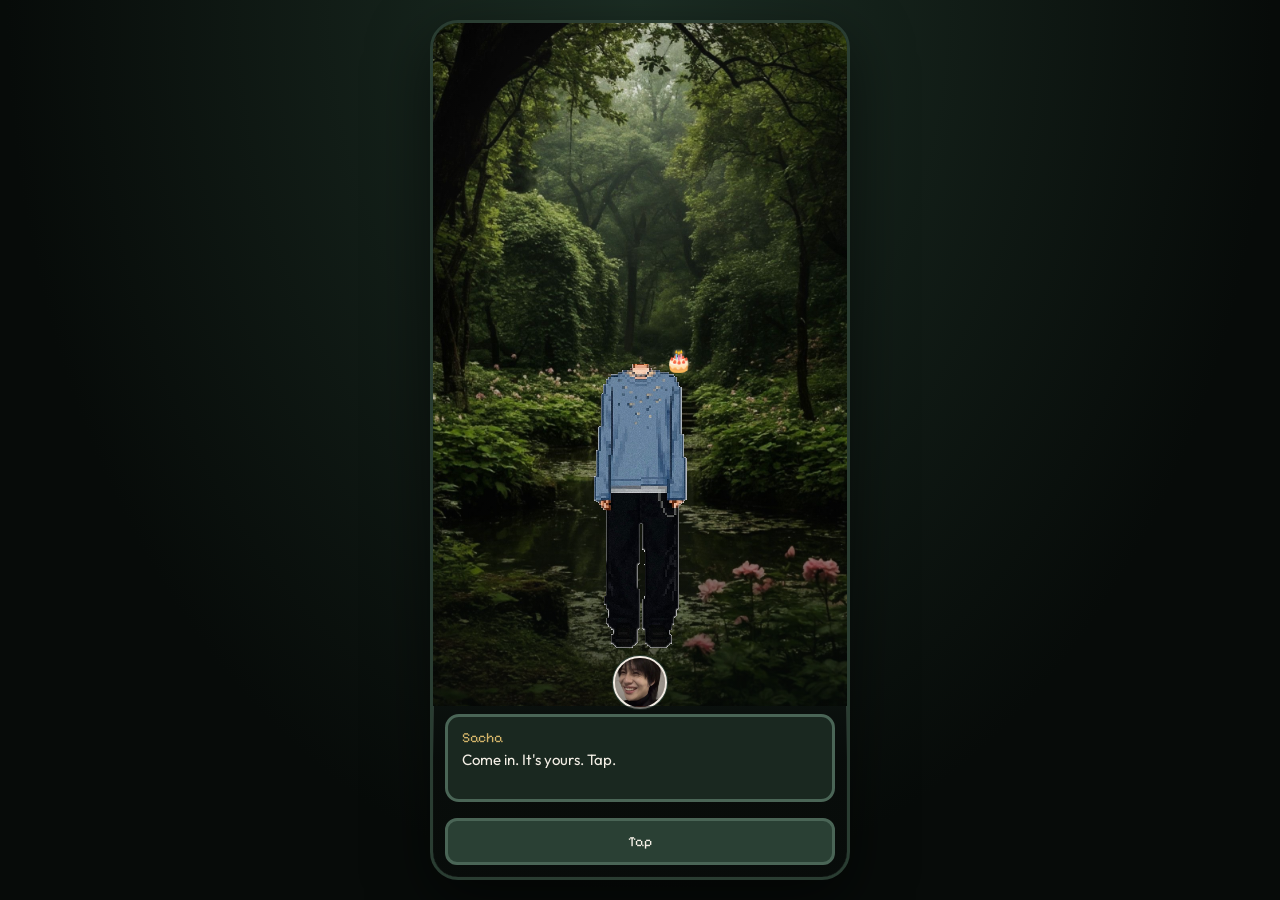
==== index.html @ fef810c6 "cute" ====
<!DOCTYPE html>
<html lang="en">
<head>
  <meta charset="UTF-8" />
  <meta name="viewport" content="width=device-width, initial-scale=1, viewport-fit=cover, maximum-scale=1" />
  <meta name="theme-color" content="#142018" />
  <meta name="apple-mobile-web-app-capable" content="yes" />
  <meta name="mobile-web-app-capable" content="yes" />
  <meta name="apple-mobile-web-app-status-bar-style" content="black-translucent" />
  <title>Zenon's Little World</title>
  <link rel="preconnect" href="https://fonts.googleapis.com" />
  <link rel="preconnect" href="https://fonts.gstatic.com" crossorigin />
  <link href="https://fonts.googleapis.com/css2?family=Pixelify+Sans:wght@400;700&family=Outfit:wght@400;600;700&display=swap" rel="stylesheet" />
  <link rel="stylesheet" href="css/style.css?v=13" />
</head>
<body>
  <div id="app">
    <div id="phone" class="phone">
      <!-- meters -->
      <header id="hud" class="hud hidden">
        <div class="meter">
          <span class="meter-label">Battery</span>
          <div class="meter-bar"><div id="battery-fill" class="meter-fill battery"></div></div>
          <span id="battery-pct" class="meter-pct">0%</span>
        </div>
        <div class="mood-chip">
          <span>Sacha</span>
          <span id="mood-emoji" class="mood-emoji">♡</span>
        </div>
      </header>

      <!-- scene stage -->
      <main id="stage" class="stage">
        <div id="bg" class="bg" style="background-image:url('assets/bg/party.jpeg')"></div>
        <div id="confetti" class="confetti hidden" aria-hidden="true"></div>
        <div id="actors" class="actors">
          <div class="chibi sacha">
            <img class="body-sprite" alt="" src="assets/bodies/sacha.png?v=2" />
            <img class="face" alt="sacha" src="assets/faces/sacha/happysacha.jpeg" />
            <span class="emoji-tag">🎂</span>
          </div>
        </div>
        <div id="emoji-pop" class="emoji-pop" aria-hidden="true"></div>
        <div id="hotspots" class="hotspots"></div>
      </main>

      <!-- dialogue -->
      <section id="dialogue" class="dialogue">
        <div class="bubble-wrap">
          <p id="speaker" class="speaker">Sacha</p>
          <p id="bubble-text" class="bubble-text">Come in. It's yours. Tap.</p>
        </div>
        <div id="choices" class="choices"></div>
        <button id="btn-next" class="btn-next" type="button">Tap</button>
      </section>

      <!-- action dock -->
      <nav id="dock" class="dock hidden">
        <button type="button" data-action="kiss">💋 Kiss</button>
        <button type="button" data-action="feed">🐱 Feed</button>
        <button type="button" data-action="chomp">🦷 Chomp</button>
        <button type="button" data-action="challenges">✦ Go</button>
      </nav>

      <!-- modal overlays -->
      <div id="modal" class="modal hidden" role="dialog" aria-modal="true">
        <div class="modal-card">
          <h2 id="modal-title"></h2>
          <div id="modal-body"></div>
          <div id="modal-actions" class="modal-actions"></div>
        </div>
      </div>

      <!-- name gate -->
      <div id="name-gate" class="modal hidden">
        <div class="modal-card">
          <h2>What should Sacha call you?</h2>
          <p class="hint">Any nickname — saved for next visits.</p>
          <input id="nickname-input" type="text" maxlength="24" placeholder="e.g. big daddy" autocomplete="off" />
          <div class="modal-actions">
            <button type="button" id="btn-save-name" class="btn primary">Continue</button>
          </div>
        </div>
      </div>

      <!-- flash fx -->
      <div id="fx" class="fx hidden"></div>
    </div>
  </div>

  <script src="js/state.js?v=13"></script>
  <script src="js/audio.js?v=7"></script>
  <script src="js/ui.js?v=13"></script>
  <script src="js/scenes.js?v=13"></script>
  <script src="js/main.js?v=7"></script>
</body>
</html>
---- css/style.css ----
:root {
  --bg: #0e1612;
  --panel: #1a2820;
  --panel-2: #24352b;
  --ink: #f4efe6;
  --muted: #a8b5aa;
  --pearl: #e8e6e1;
  --lily: #7cb389;
  --blush: #e8a0b0;
  --gold: #d4b56a;
  --danger: #c45c6a;
  --app-h: 100svh;
  --phone-w: min(420px, 100vw);
  --phone-h: min(860px, var(--app-h));
  --radius: 18px;
  --safe-top: env(safe-area-inset-top, 0px);
  --safe-bot: env(safe-area-inset-bottom, 0px);
  --font-display: "Pixelify Sans", ui-rounded, system-ui, sans-serif;
  --font-ui: "Outfit", system-ui, sans-serif;
}

* { box-sizing: border-box; }
html, body {
  margin: 0;
  min-height: 100vh;
  min-height: 100svh;
  height: 100%;
  height: var(--app-h, 100svh);
  background: radial-gradient(ellipse at top, #1c2e24, #070b09 70%);
  color: var(--ink);
  font-family: var(--font-ui);
  -webkit-tap-highlight-color: transparent;
  user-select: none;
  overflow: hidden;
  overscroll-behavior: none;
}

#app {
  min-height: 100vh;
  min-height: 100svh;
  height: var(--app-h, 100svh);
  display: grid;
  place-items: center;
  padding: 8px;
}

.phone {
  width: var(--phone-w);
  height: var(--phone-h);
  min-height: 480px;
  max-height: none;
  background: var(--bg);
  border: 3px solid #2a3d32;
  border-radius: 28px;
  overflow: hidden;
  position: relative;
  display: flex;
  flex-direction: column;
  box-shadow:
    0 0 0 1px #5a7464 inset,
    0 20px 60px rgba(0,0,0,.55);
}

.hidden { display: none !important; }

/* HUD */
.hud {
  position: absolute;
  top: 0; left: 0; right: 0;
  z-index: 20;
  display: flex;
  justify-content: space-between;
  align-items: center;
  gap: 8px;
  padding: calc(10px + var(--safe-top)) 12px 10px;
  background: linear-gradient(to bottom, rgba(8,14,10,.92), transparent);
  pointer-events: none;
}
.meter { flex: 1; min-width: 0; }
.meter-label, .meter-pct, .mood-chip {
  font-family: var(--font-display);
  font-size: 12px;
  letter-spacing: .04em;
}
.meter-bar {
  height: 10px;
  background: #0a120e;
  border: 2px solid #3d5648;
  margin: 3px 0;
  image-rendering: pixelated;
}
.meter-fill {
  height: 100%;
  width: 0%;
  transition: width .35s ease;
}
.meter-fill.battery {
  background: linear-gradient(90deg, #6bb08a, #d4b56a 70%, #f0d98a);
}
.mood-chip {
  display: flex;
  align-items: center;
  gap: 6px;
  background: rgba(26,40,32,.9);
  border: 2px solid #4a6556;
  padding: 6px 10px;
  border-radius: 999px;
}
.mood-emoji { font-size: 18px; }

/* Stage */
.stage {
  flex: 1;
  position: relative;
  overflow: visible;
  min-height: 0;
}
.bg {
  position: absolute;
  inset: 0;
  background-color: #142018;
  background-position: center;
  background-size: cover;
  background-repeat: no-repeat;
  image-rendering: auto;
  overflow: hidden;
}
.bg::after {
  content: "";
  position: absolute;
  inset: 0;
  background:
    radial-gradient(circle at 50% 20%, rgba(232,230,225,.08), transparent 45%),
    linear-gradient(to top, rgba(8,12,10,.55), transparent 40%);
  pointer-events: none;
}

.confetti {
  position: absolute;
  inset: 0;
  pointer-events: none;
  z-index: 5;
  overflow: hidden;
}
.confetti span {
  position: absolute;
  top: -12px;
  width: 8px;
  height: 10px;
  animation: fall linear infinite;
  image-rendering: pixelated;
}
@keyframes fall {
  to { transform: translateY(110vh) rotate(360deg); }
}

.actors {
  position: absolute;
  inset: 0;
  z-index: 4;
  display: flex;
  align-items: flex-end;
  justify-content: center;
  padding-top: 64px;
  padding-bottom: 12px;
  gap: 16px;
  pointer-events: none;
}

.chibi {
  position: relative;
  display: flex;
  flex-direction: column;
  align-items: center;
  height: min(54vh, 330px);
  flex-shrink: 0;
  overflow: visible;
}
.chibi.sacha { aspect-ratio: 341 / 1180; }
.chibi.zenon { aspect-ratio: 465 / 1180; }
.chibi.bounce { animation: bounce 0.7s ease infinite; }
.chibi.timeout {
  transform: translateX(-24px) scale(.94);
  transform-origin: center bottom;
  filter: grayscale(.35) brightness(.85);
}
.chibi.drenched { filter: none; }
.chibi.drenched .face {
  filter: sepia(0.65) saturate(1.7) brightness(0.72) contrast(1.05);
  box-shadow:
    0 0 0 2px #2a3d32,
    inset 0 -14px 18px rgba(62, 28, 8, 0.55),
    inset 0 8px 10px rgba(160, 100, 40, 0.2);
}
.chibi.drenched .body-sprite {
  filter: sepia(0.55) saturate(1.4) brightness(0.72);
}
.chibi.drenched::after {
  content: "";
  position: absolute;
  z-index: 3;
  left: 50%;
  top: 2%;
  width: 42%;
  aspect-ratio: 1;
  transform: translateX(-50%);
  border-radius: 50%;
  pointer-events: none;
  background:
    radial-gradient(circle at 35% 25%, rgba(255, 210, 150, 0.28), transparent 38%),
    linear-gradient(180deg, rgba(90, 48, 18, 0.12) 20%, rgba(55, 26, 8, 0.5) 100%);
}
.chibi.drenched::before {
  content: "";
  position: absolute;
  z-index: 4;
  left: 46%;
  top: 22%;
  width: 7px;
  height: 26px;
  border-radius: 8px;
  pointer-events: none;
  background: linear-gradient(#7a4a1c, #3d1e08);
  box-shadow:
    12px 8px 0 0 #5a3010,
    -11px 12px 0 -1px #6b3a14,
    3px 20px 0 -2px #4a250c,
    16px 18px 0 -2px #3d1e08;
  animation: coffee-drip 1.15s ease-in-out infinite;
}
@keyframes coffee-drip {
  0%, 100% { transform: translateY(0); opacity: 1; }
  50% { transform: translateY(8px); opacity: 0.8; }
}
@keyframes bounce {
  0%, 100% { transform: translateY(0); }
  50% { transform: translateY(-10px); }
}

.chibi .body-sprite {
  position: relative;
  z-index: 1;
  width: 100%;
  flex: 1 1 auto;
  min-height: 0;
  object-fit: contain;
  object-position: top center;
  image-rendering: pixelated;
  pointer-events: none;
}
.chibi .face {
  position: relative;
  z-index: 2;
  flex: 0 0 auto;
  border-radius: 50%;
  border: 2px solid #f2ebe3;
  box-shadow: 0 0 0 1px #2a3d32;
  object-fit: cover;
  object-position: center 18%;
  background: #c9b8a6;
  image-rendering: auto;
  aspect-ratio: 1;
  height: auto;
}
.chibi.sacha .face {
  width: 56%;
  margin-bottom: -16%;
}
.chibi.zenon .face {
  width: 44%;
  margin-bottom: -12%;
}
.chibi .halo-wear {
  position: absolute;
  z-index: 0;
  left: 50%;
  top: -14%;
  width: 168%;
  transform: translateX(-50%);
  object-fit: contain;
  pointer-events: none;
  image-rendering: pixelated;
  filter: drop-shadow(0 4px 0 rgba(10, 16, 12, .35));
}
.chibi.halo-on .halo-wear {
  animation: halo-settle .45s ease;
}
@keyframes halo-settle {
  from { transform: translateX(-50%) translateY(-18px) scale(.86); opacity: 0; }
  to { transform: translateX(-50%) translateY(0) scale(1); opacity: 1; }
}
.chibi .emoji-tag {
  position: absolute;
  top: -18px;
  right: -4px;
  font-size: 22px;
  animation: pop .4s ease;
}
@keyframes pop {
  from { transform: scale(0); opacity: 0; }
  to { transform: scale(1); opacity: 1; }
}

.cat-sprite {
  position: absolute;
  width: 92px;
  height: 92px;
  object-fit: contain;
  image-rendering: pixelated;
  bottom: 10%;
  left: 2%;
  z-index: 8;
  pointer-events: auto;
  cursor: pointer;
  filter: drop-shadow(0 3px 0 #0a120e) drop-shadow(0 8px 10px rgba(0,0,0,.45));
}
.prop {
  position: absolute;
  image-rendering: pixelated;
  z-index: 8;
  cursor: pointer;
  pointer-events: auto;
}
.prop.spidey { width: 56px; top: 18%; right: 8%; }
.prop.cup { width: 40px; bottom: 10%; right: 3%; }
.prop.halo { width: 56px; top: 16%; left: 42%; }
.prop.shrine {
  width: 110px;
  top: 12%;
  left: 5%;
  border: 3px solid #d4b56a;
  border-radius: 6px;
  box-shadow: 0 0 0 2px #2a3d32, 0 8px 20px rgba(0,0,0,.35);
  object-fit: cover;
  image-rendering: auto;
  aspect-ratio: 3/4;
}

.emoji-pop {
  position: absolute;
  z-index: 15;
  font-size: 42px;
  pointer-events: none;
  opacity: 0;
  transition: opacity .15s, transform .4s;
}
.emoji-pop.show {
  opacity: 1;
  transform: translateY(-40px) scale(1.2);
}

.hotspots { position: absolute; inset: 0; z-index: 6; pointer-events: none; }
.hotspots button {
  pointer-events: auto;
  position: absolute;
  font-family: var(--font-display);
  font-size: 12px;
  background: rgba(20, 32, 24, .85);
  color: var(--pearl);
  border: 2px solid var(--gold);
  padding: 6px 10px;
  border-radius: 8px;
}

/* Dialogue sits in the column so characters stay visible above it */
.dialogue {
  position: relative;
  flex: 0 0 auto;
  z-index: 30;
  padding: 8px 12px calc(12px + var(--safe-bot));
  background: linear-gradient(to top, rgba(8,12,10,.96) 70%, rgba(8,12,10,.55));
}
.phone:has(#dialogue:not(.hidden)) .dock {
  display: none !important;
}
.bubble-wrap {
  background: var(--panel);
  border: 3px solid #4a6556;
  border-radius: 14px;
  padding: 12px 14px 16px;
  min-height: 88px;
  box-shadow: 0 0 0 1px #1a2820 inset;
}
.speaker {
  margin: 0 0 4px;
  font-family: var(--font-display);
  color: var(--gold);
  font-size: 14px;
}
.bubble-text {
  margin: 0;
  font-size: 15px;
  line-height: 1.35;
  color: var(--ink);
}
.choices {
  display: flex;
  flex-direction: column;
  gap: 8px;
  margin-top: 8px;
}
.choices button, .btn-next, .btn, .dock button, .modal-actions button {
  font-family: var(--font-display);
  font-size: 14px;
  border: 3px solid #4a6556;
  background: var(--panel-2);
  color: var(--ink);
  padding: 12px 14px;
  border-radius: 12px;
  cursor: pointer;
  min-height: 44px;
  touch-action: manipulation;
}
.choices button:active, .btn:active, .dock button:active { transform: scale(.98); }
.btn.primary, .choices button.primary {
  background: linear-gradient(180deg, #3d6b52, #2a4a38);
  border-color: var(--gold);
}
.btn-next {
  width: 100%;
  margin-top: 8px;
  background: #2a4034;
}
.btn-next.hidden, .choices:empty + .btn-next { }

/* Dock */
.dock {
  position: relative;
  flex: 0 0 auto;
  z-index: 25;
  display: grid;
  grid-template-columns: repeat(4, 1fr);
  gap: 6px;
  padding: 10px 8px calc(10px + var(--safe-bot));
  background: rgba(10, 16, 12, .94);
  border-top: 3px solid #2a3d32;
}
.dock button { padding: 10px 4px; font-size: 12px; }

/* Modal */
.modal {
  position: absolute;
  inset: 0;
  z-index: 40;
  background: rgba(5, 8, 6, .72);
  display: grid;
  place-items: center;
  padding: calc(18px + var(--safe-top)) 18px calc(18px + var(--safe-bot));
}
.modal-card {
  width: 100%;
  max-width: 340px;
  background: var(--panel);
  border: 3px solid var(--gold);
  border-radius: 16px;
  padding: 18px;
}
.modal-card h2 {
  margin: 0 0 8px;
  font-family: var(--font-display);
  font-size: 22px;
  color: var(--pearl);
}
.hint { color: var(--muted); font-size: 13px; margin: 0 0 12px; }
.modal-card input {
  width: 100%;
  padding: 12px;
  border-radius: 10px;
  border: 3px solid #4a6556;
  background: #0e1612;
  color: var(--ink);
  font-size: 16px;
  font-family: var(--font-ui);
  margin-bottom: 12px;
}
.modal-actions { display: flex; flex-direction: column; gap: 8px; }
.challenge-list { display: flex; flex-direction: column; gap: 8px; margin: 8px 0 12px; }
.challenge-list button { text-align: left; }
.challenge-list button.done { opacity: .55; border-color: var(--lily); }
.challenge-list small { display: block; color: var(--muted); font-family: var(--font-ui); font-size: 12px; font-weight: 400; }

.fx {
  position: absolute;
  inset: 0;
  z-index: 50;
  pointer-events: none;
  display: grid;
  place-items: center;
  font-size: 64px;
  background: rgba(0,0,0,.25);
}
.fx.hearts { color: var(--blush); }
.fx.splash {
  background:
    radial-gradient(circle at 50% 42%, rgba(140, 72, 22, 0.5), transparent 55%),
    rgba(40, 16, 4, 0.28);
  color: #c4a06a;
}

.shrine-view {
  width: 100%;
  border-radius: 10px;
  border: 3px solid var(--gold);
  margin: 8px 0;
  image-rendering: auto;
}

.end-card {
  text-align: center;
}
.end-card h2 { color: var(--blush); }
.end-card p { line-height: 1.4; }

@media (max-height: 700px) {
  .chibi { height: min(48vh, 260px); }
  .bubble-wrap { min-height: 72px; padding: 10px; }
}

/* Real phones: fill the screen, drop the fake device chrome */
@media (max-width: 540px) {
  #app {
    padding: 0;
    place-items: stretch;
    min-height: 100vh;
    min-height: 100svh;
  }
  .phone {
    width: 100%;
    height: 100%;
    min-height: 100vh;
    min-height: 100svh;
    max-height: none;
    border: none;
    border-radius: 0;
    box-shadow: none;
  }
  .chibi { height: min(48vh, 260px); }
  .bubble-wrap { min-height: 0; }
  .cat-sprite {
    width: 58px;
    height: 58px;
    left: 4px;
    bottom: 6%;
  }
  .prop.cup {
    width: 32px;
    right: 4px;
    bottom: 6%;
  }
}
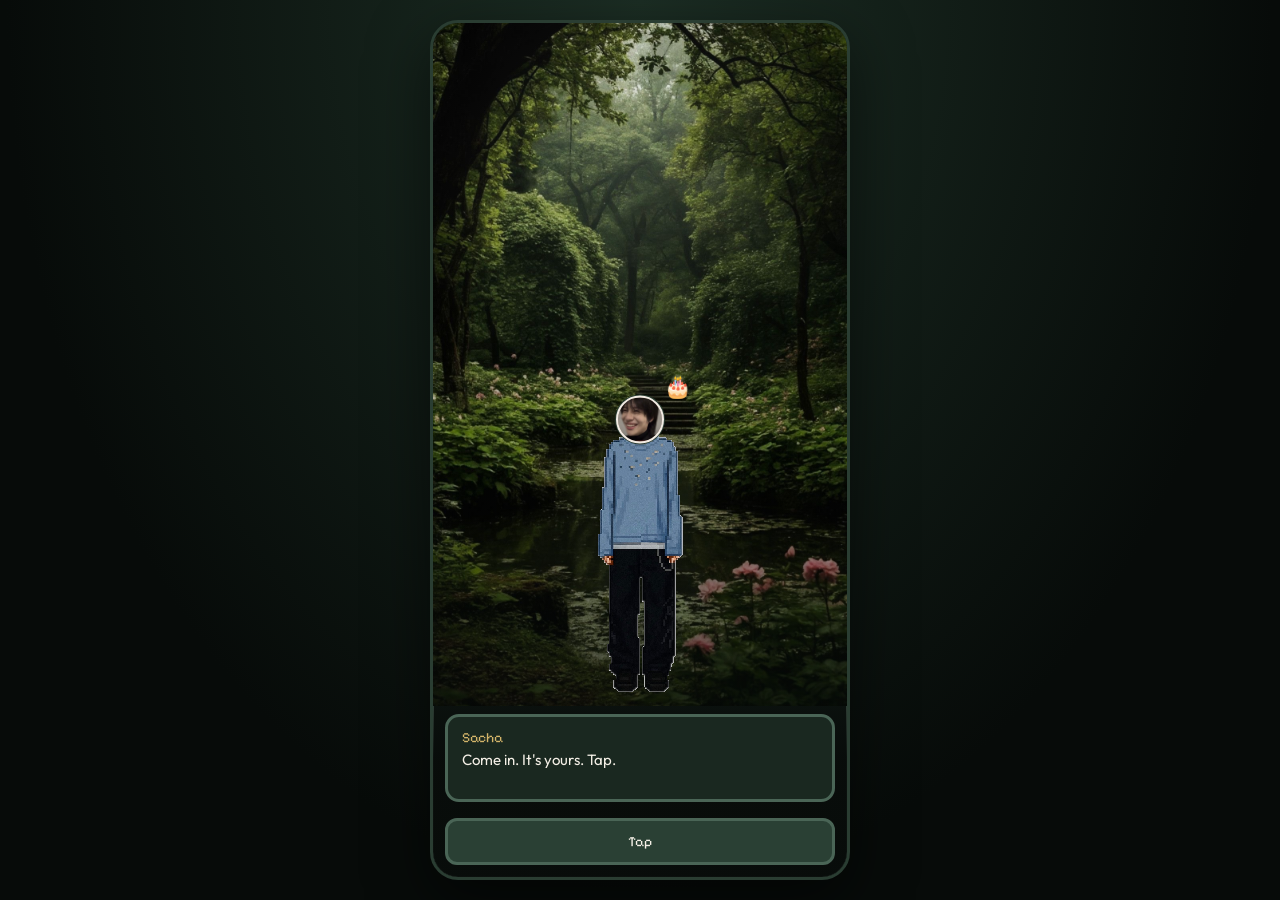
==== commit f66365a4: "size" ====
--- a/index.html
+++ b/index.html
@@ -11,7 +11,7 @@
   <link rel="preconnect" href="https://fonts.googleapis.com" />
   <link rel="preconnect" href="https://fonts.gstatic.com" crossorigin />
   <link href="https://fonts.googleapis.com/css2?family=Pixelify+Sans:wght@400;700&family=Outfit:wght@400;600;700&display=swap" rel="stylesheet" />
-  <link rel="stylesheet" href="css/style.css?v=13" />
+  <link rel="stylesheet" href="css/style.css?v=15" />
 </head>
 <body>
   <div id="app">
--- a/css/style.css
+++ b/css/style.css
@@ -161,7 +161,7 @@
   display: flex;
   align-items: flex-end;
   justify-content: center;
-  padding-top: 64px;
+  padding-top: 88px;
   padding-bottom: 12px;
   gap: 16px;
   pointer-events: none;
@@ -169,15 +169,12 @@
 
 .chibi {
   position: relative;
-  display: flex;
-  flex-direction: column;
-  align-items: center;
-  height: min(54vh, 330px);
+  display: block;
   flex-shrink: 0;
   overflow: visible;
 }
-.chibi.sacha { aspect-ratio: 341 / 1180; }
-.chibi.zenon { aspect-ratio: 465 / 1180; }
+.chibi.sacha { width: 88px; height: 264px; }
+.chibi.zenon { width: 108px; height: 238px; }
 .chibi.bounce { animation: bounce 0.7s ease infinite; }
 .chibi.timeout {
   transform: translateX(-24px) scale(.94);
@@ -238,20 +235,25 @@
 }
 
 .chibi .body-sprite {
-  position: relative;
+  position: absolute;
+  inset: 0;
   z-index: 1;
   width: 100%;
-  flex: 1 1 auto;
-  min-height: 0;
+  height: 100%;
   object-fit: contain;
   object-position: top center;
   image-rendering: pixelated;
   pointer-events: none;
 }
 .chibi .face {
-  position: relative;
+  position: absolute;
   z-index: 2;
-  flex: 0 0 auto;
+  left: 50%;
+  top: 0;
+  margin: 0;
+  width: 46px;
+  height: 46px;
+  transform: translate(-50%, -72%);
   border-radius: 50%;
   border: 2px solid #f2ebe3;
   box-shadow: 0 0 0 1px #2a3d32;
@@ -259,28 +261,22 @@
   object-position: center 18%;
   background: #c9b8a6;
   image-rendering: auto;
-  aspect-ratio: 1;
-  height: auto;
-}
-.chibi.sacha .face {
-  width: 56%;
-  margin-bottom: -16%;
-}
-.chibi.zenon .face {
-  width: 44%;
-  margin-bottom: -12%;
-}
+}
+.chibi.sacha .face { width: 48px; height: 48px; }
+.chibi.zenon .face { width: 44px; height: 44px; }
 .chibi .halo-wear {
   position: absolute;
   z-index: 0;
   left: 50%;
-  top: -14%;
-  width: 168%;
+  top: -18%;
+  width: 78px;
+  height: 88px;
   transform: translateX(-50%);
   object-fit: contain;
+  object-position: top center;
   pointer-events: none;
   image-rendering: pixelated;
-  filter: drop-shadow(0 4px 0 rgba(10, 16, 12, .35));
+  filter: drop-shadow(0 3px 0 rgba(10, 16, 12, .35));
 }
 .chibi.halo-on .halo-wear {
   animation: halo-settle .45s ease;
@@ -291,8 +287,9 @@
 }
 .chibi .emoji-tag {
   position: absolute;
-  top: -18px;
-  right: -4px;
+  z-index: 3;
+  top: -22%;
+  right: -8%;
   font-size: 22px;
   animation: pop .4s ease;
 }
@@ -512,7 +509,11 @@
 .end-card p { line-height: 1.4; }
 
 @media (max-height: 700px) {
-  .chibi { height: min(48vh, 260px); }
+  .chibi.sacha { width: 76px; height: 228px; }
+  .chibi.zenon { width: 94px; height: 208px; }
+  .chibi.sacha .face { width: 42px; height: 42px; }
+  .chibi.zenon .face { width: 38px; height: 38px; }
+  .chibi .halo-wear { width: 64px; height: 72px; }
   .bubble-wrap { min-height: 72px; padding: 10px; }
 }
 
@@ -534,7 +535,11 @@
     border-radius: 0;
     box-shadow: none;
   }
-  .chibi { height: min(48vh, 260px); }
+  .chibi.sacha { width: 80px; height: 240px; }
+  .chibi.zenon { width: 98px; height: 216px; }
+  .chibi.sacha .face { width: 44px; height: 44px; }
+  .chibi.zenon .face { width: 40px; height: 40px; }
+  .chibi .halo-wear { width: 68px; height: 76px; top: -16%; }
   .bubble-wrap { min-height: 0; }
   .cat-sprite {
     width: 58px;
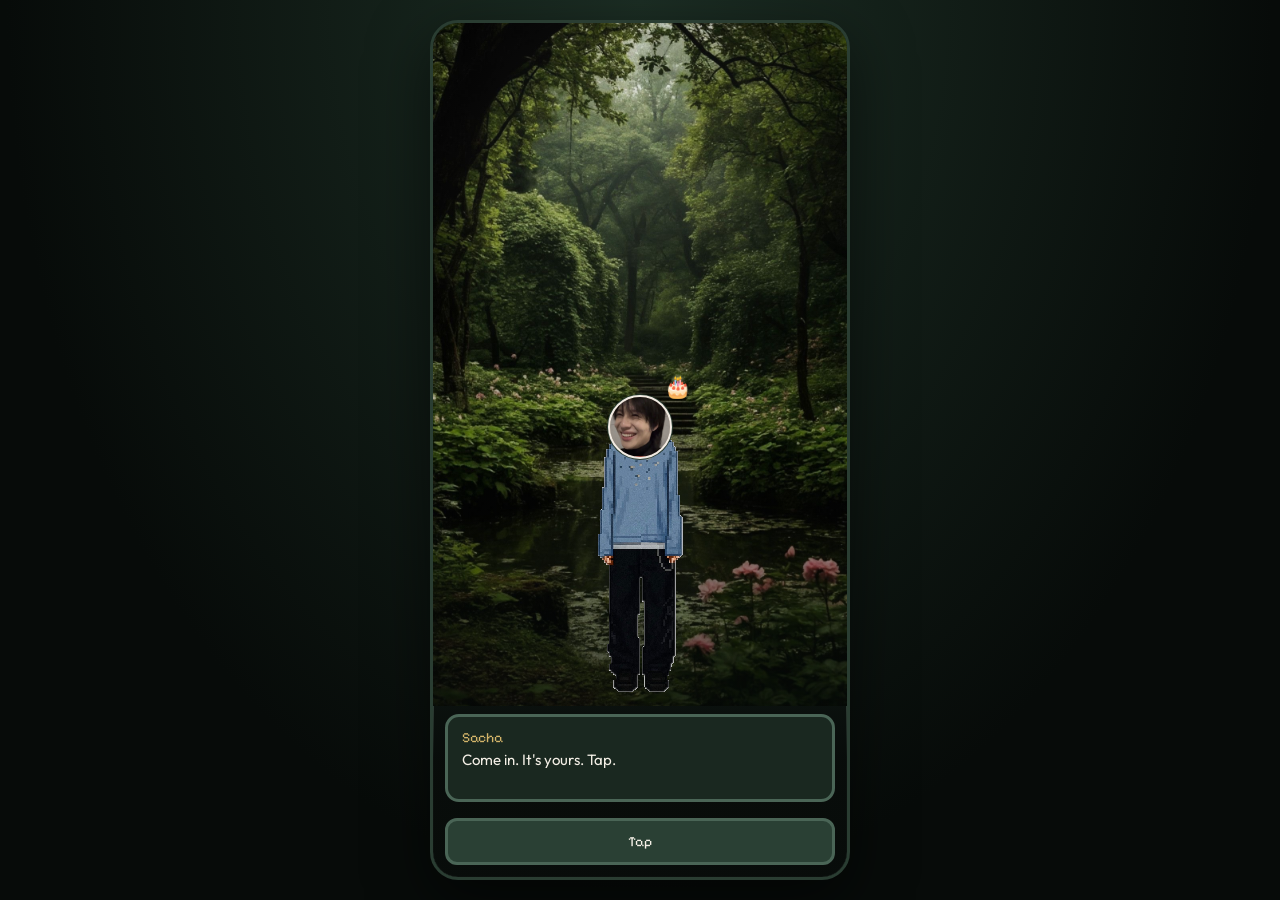
==== commit d0192faf: "fix" ====
--- a/index.html
+++ b/index.html
@@ -11,7 +11,7 @@
   <link rel="preconnect" href="https://fonts.googleapis.com" />
   <link rel="preconnect" href="https://fonts.gstatic.com" crossorigin />
   <link href="https://fonts.googleapis.com/css2?family=Pixelify+Sans:wght@400;700&family=Outfit:wght@400;600;700&display=swap" rel="stylesheet" />
-  <link rel="stylesheet" href="css/style.css?v=15" />
+  <link rel="stylesheet" href="css/style.css?v=16" />
 </head>
 <body>
   <div id="app">
@@ -35,7 +35,7 @@
         <div id="confetti" class="confetti hidden" aria-hidden="true"></div>
         <div id="actors" class="actors">
           <div class="chibi sacha">
-            <img class="body-sprite" alt="" src="assets/bodies/sacha.png?v=2" />
+            <img class="body-sprite" alt="" src="assets/bodies/sacha.png?v=3" />
             <img class="face" alt="sacha" src="assets/faces/sacha/happysacha.jpeg" />
             <span class="emoji-tag">🎂</span>
           </div>
@@ -90,7 +90,7 @@
 
   <script src="js/state.js?v=13"></script>
   <script src="js/audio.js?v=7"></script>
-  <script src="js/ui.js?v=13"></script>
+  <script src="js/ui.js?v=16"></script>
   <script src="js/scenes.js?v=13"></script>
   <script src="js/main.js?v=7"></script>
 </body>
--- a/css/style.css
+++ b/css/style.css
@@ -249,34 +249,37 @@
   position: absolute;
   z-index: 2;
   left: 50%;
-  top: 0;
+  top: 2px;
   margin: 0;
-  width: 46px;
-  height: 46px;
-  transform: translate(-50%, -72%);
+  width: 62px;
+  height: 62px;
+  transform: translate(-50%, -58%);
   border-radius: 50%;
   border: 2px solid #f2ebe3;
   box-shadow: 0 0 0 1px #2a3d32;
   object-fit: cover;
-  object-position: center 18%;
+  object-position: center 16%;
   background: #c9b8a6;
   image-rendering: auto;
 }
-.chibi.sacha .face { width: 48px; height: 48px; }
-.chibi.zenon .face { width: 44px; height: 44px; }
+.chibi.sacha .face { width: 64px; height: 64px; }
+.chibi.zenon .face { width: 60px; height: 60px; }
 .chibi .halo-wear {
   position: absolute;
   z-index: 0;
   left: 50%;
-  top: -18%;
-  width: 78px;
-  height: 88px;
+  top: -40px;
+  width: 132px;
+  height: 120px;
   transform: translateX(-50%);
   object-fit: contain;
-  object-position: top center;
+  object-position: center top;
   pointer-events: none;
   image-rendering: pixelated;
-  filter: drop-shadow(0 3px 0 rgba(10, 16, 12, .35));
+  filter:
+    drop-shadow(0 0 1px #fff)
+    drop-shadow(0 2px 0 #0a100c)
+    drop-shadow(0 6px 8px rgba(0,0,0,.45));
 }
 .chibi.halo-on .halo-wear {
   animation: halo-settle .45s ease;
@@ -509,11 +512,11 @@
 .end-card p { line-height: 1.4; }
 
 @media (max-height: 700px) {
-  .chibi.sacha { width: 76px; height: 228px; }
-  .chibi.zenon { width: 94px; height: 208px; }
-  .chibi.sacha .face { width: 42px; height: 42px; }
-  .chibi.zenon .face { width: 38px; height: 38px; }
-  .chibi .halo-wear { width: 64px; height: 72px; }
+  .chibi.sacha { width: 80px; height: 240px; }
+  .chibi.zenon { width: 98px; height: 216px; }
+  .chibi.sacha .face { width: 58px; height: 58px; }
+  .chibi.zenon .face { width: 54px; height: 54px; }
+  .chibi .halo-wear { width: 118px; height: 108px; top: -34px; }
   .bubble-wrap { min-height: 72px; padding: 10px; }
 }
 
@@ -535,11 +538,11 @@
     border-radius: 0;
     box-shadow: none;
   }
-  .chibi.sacha { width: 80px; height: 240px; }
-  .chibi.zenon { width: 98px; height: 216px; }
-  .chibi.sacha .face { width: 44px; height: 44px; }
-  .chibi.zenon .face { width: 40px; height: 40px; }
-  .chibi .halo-wear { width: 68px; height: 76px; top: -16%; }
+  .chibi.sacha { width: 82px; height: 246px; }
+  .chibi.zenon { width: 100px; height: 220px; }
+  .chibi.sacha .face { width: 60px; height: 60px; }
+  .chibi.zenon .face { width: 56px; height: 56px; }
+  .chibi .halo-wear { width: 122px; height: 110px; top: -36px; }
   .bubble-wrap { min-height: 0; }
   .cat-sprite {
     width: 58px;
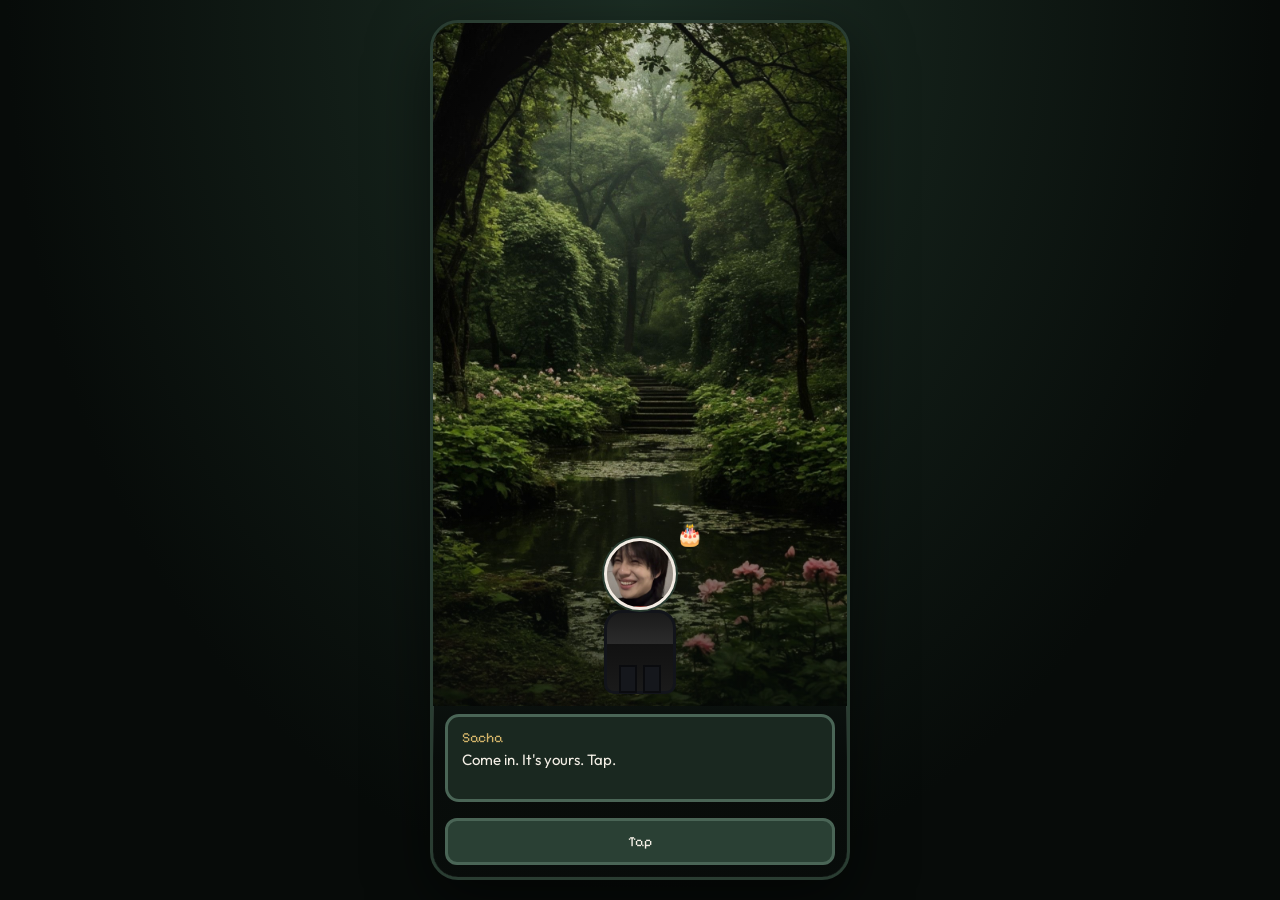
==== commit b146df57: "revert" ====
--- a/index.html
+++ b/index.html
@@ -11,7 +11,7 @@
   <link rel="preconnect" href="https://fonts.googleapis.com" />
   <link rel="preconnect" href="https://fonts.gstatic.com" crossorigin />
   <link href="https://fonts.googleapis.com/css2?family=Pixelify+Sans:wght@400;700&family=Outfit:wght@400;600;700&display=swap" rel="stylesheet" />
-  <link rel="stylesheet" href="css/style.css?v=16" />
+  <link rel="stylesheet" href="css/style.css?v=17" />
 </head>
 <body>
   <div id="app">
@@ -35,7 +35,7 @@
         <div id="confetti" class="confetti hidden" aria-hidden="true"></div>
         <div id="actors" class="actors">
           <div class="chibi sacha">
-            <img class="body-sprite" alt="" src="assets/bodies/sacha.png?v=3" />
+            <div class="body"><div class="legs"><i></i><i></i></div></div>
             <img class="face" alt="sacha" src="assets/faces/sacha/happysacha.jpeg" />
             <span class="emoji-tag">🎂</span>
           </div>
@@ -90,7 +90,7 @@
 
   <script src="js/state.js?v=13"></script>
   <script src="js/audio.js?v=7"></script>
-  <script src="js/ui.js?v=16"></script>
+  <script src="js/ui.js?v=17"></script>
   <script src="js/scenes.js?v=13"></script>
   <script src="js/main.js?v=7"></script>
 </body>
--- a/css/style.css
+++ b/css/style.css
@@ -161,7 +161,7 @@
   display: flex;
   align-items: flex-end;
   justify-content: center;
-  padding-top: 88px;
+  padding-top: 64px;
   padding-bottom: 12px;
   gap: 16px;
   pointer-events: none;
@@ -169,12 +169,11 @@
 
 .chibi {
   position: relative;
-  display: block;
+  width: 118px;
+  height: 156px;
   flex-shrink: 0;
   overflow: visible;
 }
-.chibi.sacha { width: 88px; height: 264px; }
-.chibi.zenon { width: 108px; height: 238px; }
 .chibi.bounce { animation: bounce 0.7s ease infinite; }
 .chibi.timeout {
   transform: translateX(-24px) scale(.94);
@@ -189,16 +188,17 @@
     inset 0 -14px 18px rgba(62, 28, 8, 0.55),
     inset 0 8px 10px rgba(160, 100, 40, 0.2);
 }
-.chibi.drenched .body-sprite {
-  filter: sepia(0.55) saturate(1.4) brightness(0.72);
+.chibi.drenched .body {
+  background: linear-gradient(180deg, #5c3414 0%, #2a1a10 40%, #15130f 100%) !important;
+  box-shadow: inset 0 16px 14px rgba(80, 40, 12, 0.45);
 }
 .chibi.drenched::after {
   content: "";
   position: absolute;
   z-index: 3;
   left: 50%;
-  top: 2%;
-  width: 42%;
+  top: 0;
+  width: 62%;
   aspect-ratio: 1;
   transform: translateX(-50%);
   border-radius: 50%;
@@ -212,7 +212,7 @@
   position: absolute;
   z-index: 4;
   left: 46%;
-  top: 22%;
+  top: 46%;
   width: 7px;
   height: 26px;
   border-radius: 8px;
@@ -234,65 +234,80 @@
   50% { transform: translateY(-10px); }
 }
 
-.chibi .body-sprite {
-  position: absolute;
-  inset: 0;
+.chibi .body {
+  position: absolute;
   z-index: 1;
-  width: 100%;
-  height: 100%;
+  left: 50%;
+  bottom: 0;
+  width: 72px;
+  height: 84px;
+  transform: translateX(-50%);
+  transform-origin: center bottom;
+  background: #2a2e38;
+  border: 3px solid #12141a;
+  border-radius: 18px 18px 10px 10px;
+  image-rendering: pixelated;
+}
+.chibi.sacha .body {
+  background: linear-gradient(180deg, #1a1a1a 0%, #2c2c2c 40%, #111 40%, #1a1a1a 100%);
+}
+.chibi.zenon .body {
+  background: linear-gradient(180deg, #252830, #1a1c24);
+}
+.chibi .legs {
+  position: absolute;
+  bottom: -2px; left: 50%;
+  width: 54px; height: 28px;
+  transform: translateX(-50%);
+  display: flex; gap: 6px; justify-content: center;
+}
+.chibi .legs i {
+  width: 18px; height: 28px;
+  background: #15171c;
+  border: 2px solid #0a0b0e;
+  display: block;
+}
+.chibi .face {
+  position: absolute;
+  z-index: 2;
+  left: 50%;
+  top: 0;
+  width: 72px;
+  height: 72px;
+  transform: translateX(-50%);
+  border-radius: 50%;
+  border: 3px solid #f2ebe3;
+  box-shadow: 0 0 0 2px #2a3d32;
+  object-fit: cover;
+  object-position: center 18%;
+  background: #c9b8a6;
+  image-rendering: auto;
+}
+.chibi .halo-wear {
+  position: absolute;
+  z-index: 0;
+  left: 50%;
+  top: -18px;
+  width: 96px;
+  height: 88px;
+  transform: translateX(-50%);
   object-fit: contain;
   object-position: top center;
+  pointer-events: none;
   image-rendering: pixelated;
-  pointer-events: none;
-}
-.chibi .face {
-  position: absolute;
-  z-index: 2;
-  left: 50%;
-  top: 2px;
-  margin: 0;
-  width: 62px;
-  height: 62px;
-  transform: translate(-50%, -58%);
-  border-radius: 50%;
-  border: 2px solid #f2ebe3;
-  box-shadow: 0 0 0 1px #2a3d32;
-  object-fit: cover;
-  object-position: center 16%;
-  background: #c9b8a6;
-  image-rendering: auto;
-}
-.chibi.sacha .face { width: 64px; height: 64px; }
-.chibi.zenon .face { width: 60px; height: 60px; }
-.chibi .halo-wear {
-  position: absolute;
-  z-index: 0;
-  left: 50%;
-  top: -40px;
-  width: 132px;
-  height: 120px;
-  transform: translateX(-50%);
-  object-fit: contain;
-  object-position: center top;
-  pointer-events: none;
-  image-rendering: pixelated;
-  filter:
-    drop-shadow(0 0 1px #fff)
-    drop-shadow(0 2px 0 #0a100c)
-    drop-shadow(0 6px 8px rgba(0,0,0,.45));
 }
 .chibi.halo-on .halo-wear {
   animation: halo-settle .45s ease;
 }
 @keyframes halo-settle {
-  from { transform: translateX(-50%) translateY(-18px) scale(.86); opacity: 0; }
+  from { transform: translateX(-50%) translateY(-12px) scale(.9); opacity: 0; }
   to { transform: translateX(-50%) translateY(0) scale(1); opacity: 1; }
 }
 .chibi .emoji-tag {
   position: absolute;
   z-index: 3;
-  top: -22%;
-  right: -8%;
+  top: -18px;
+  right: -4px;
   font-size: 22px;
   animation: pop .4s ease;
 }
@@ -512,11 +527,9 @@
 .end-card p { line-height: 1.4; }
 
 @media (max-height: 700px) {
-  .chibi.sacha { width: 80px; height: 240px; }
-  .chibi.zenon { width: 98px; height: 216px; }
-  .chibi.sacha .face { width: 58px; height: 58px; }
-  .chibi.zenon .face { width: 54px; height: 54px; }
-  .chibi .halo-wear { width: 118px; height: 108px; top: -34px; }
+  .chibi { width: 100px; height: 136px; }
+  .chibi .face { width: 64px; height: 64px; }
+  .chibi .body { width: 60px; height: 72px; }
   .bubble-wrap { min-height: 72px; padding: 10px; }
 }
 
@@ -538,11 +551,9 @@
     border-radius: 0;
     box-shadow: none;
   }
-  .chibi.sacha { width: 82px; height: 246px; }
-  .chibi.zenon { width: 100px; height: 220px; }
-  .chibi.sacha .face { width: 60px; height: 60px; }
-  .chibi.zenon .face { width: 56px; height: 56px; }
-  .chibi .halo-wear { width: 122px; height: 110px; top: -36px; }
+  .chibi { width: min(34vw, 130px); height: min(44vw, 168px); }
+  .chibi .face { width: min(20vw, 78px); height: min(20vw, 78px); }
+  .chibi .body { width: min(22vw, 76px); height: min(24vw, 90px); }
   .bubble-wrap { min-height: 0; }
   .cat-sprite {
     width: 58px;
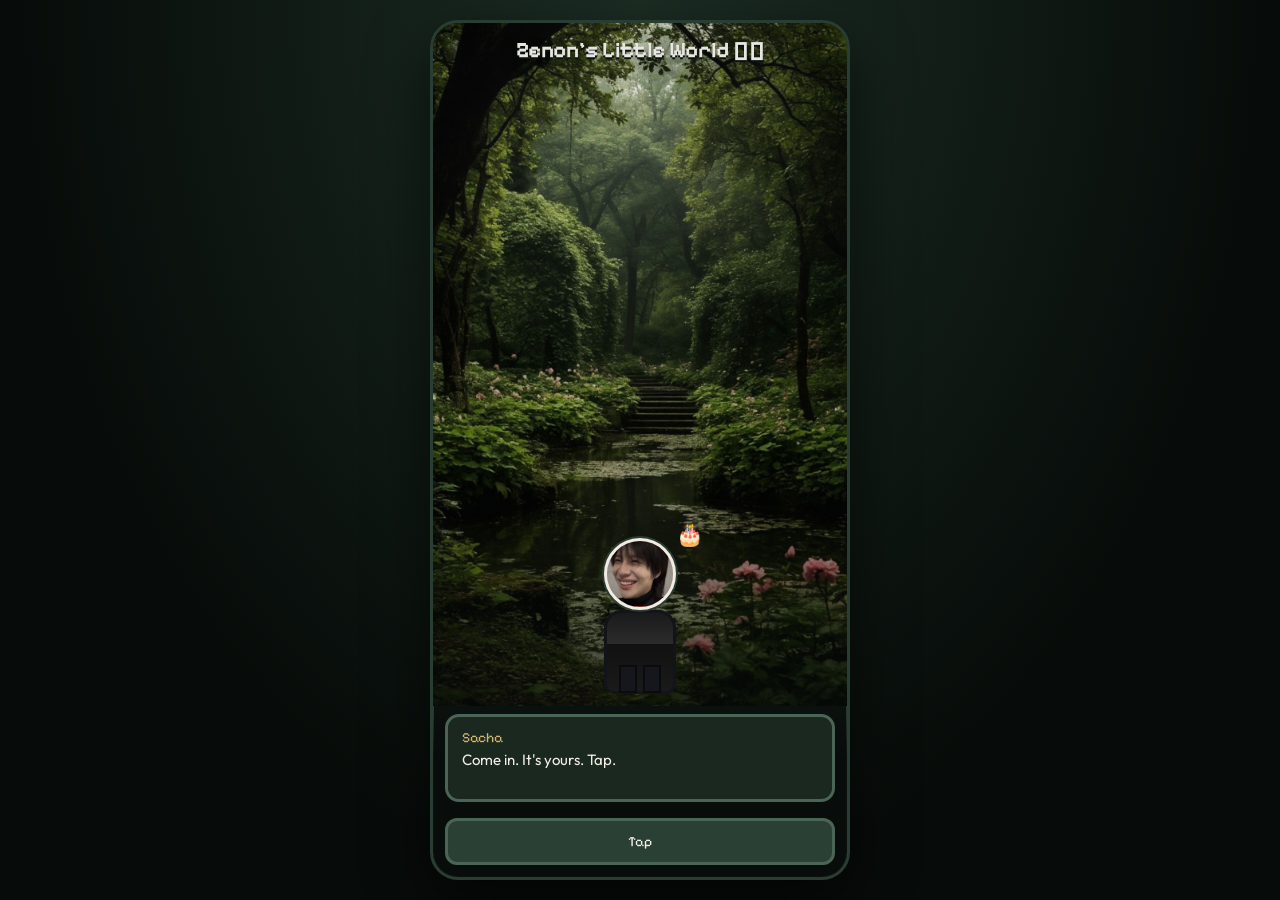
==== commit d7a67655: "ui" ====
--- a/index.html
+++ b/index.html
@@ -7,11 +7,23 @@
   <meta name="apple-mobile-web-app-capable" content="yes" />
   <meta name="mobile-web-app-capable" content="yes" />
   <meta name="apple-mobile-web-app-status-bar-style" content="black-translucent" />
-  <title>Zenon's Little World</title>
+  <title>Zenon's Little World 𓇢𓆸</title>
+  <meta name="description" content="Come in. It's yours." />
+  <meta property="og:type" content="website" />
+  <meta property="og:title" content="Zenon's Little World 𓇢𓆸" />
+  <meta property="og:description" content="Come in. It's yours." />
+  <meta property="og:url" content="https://mauvelita.github.io/zenons-little-world/" />
+  <meta property="og:image" content="https://mauvelita.github.io/zenons-little-world/assets/og.jpg" />
+  <meta property="og:image:type" content="image/jpeg" />
+  <meta name="twitter:card" content="summary_large_image" />
+  <meta name="twitter:title" content="Zenon's Little World 𓇢𓆸" />
+  <meta name="twitter:description" content="Come in. It's yours." />
+  <meta name="twitter:image" content="https://mauvelita.github.io/zenons-little-world/assets/og.jpg" />
+  <link rel="image_src" href="https://mauvelita.github.io/zenons-little-world/assets/og.jpg" />
   <link rel="preconnect" href="https://fonts.googleapis.com" />
   <link rel="preconnect" href="https://fonts.gstatic.com" crossorigin />
   <link href="https://fonts.googleapis.com/css2?family=Pixelify+Sans:wght@400;700&family=Outfit:wght@400;600;700&display=swap" rel="stylesheet" />
-  <link rel="stylesheet" href="css/style.css?v=17" />
+  <link rel="stylesheet" href="css/style.css?v=18" />
 </head>
 <body>
   <div id="app">
@@ -32,6 +44,7 @@
       <!-- scene stage -->
       <main id="stage" class="stage">
         <div id="bg" class="bg" style="background-image:url('assets/bg/party.jpeg')"></div>
+        <h1 id="game-title" class="game-title">Zenon's Little World 𓇢𓆸</h1>
         <div id="confetti" class="confetti hidden" aria-hidden="true"></div>
         <div id="actors" class="actors">
           <div class="chibi sacha">
@@ -91,7 +104,7 @@
   <script src="js/state.js?v=13"></script>
   <script src="js/audio.js?v=7"></script>
   <script src="js/ui.js?v=17"></script>
-  <script src="js/scenes.js?v=13"></script>
-  <script src="js/main.js?v=7"></script>
+  <script src="js/scenes.js?v=18"></script>
+  <script src="js/main.js?v=18"></script>
 </body>
 </html>
--- a/css/style.css
+++ b/css/style.css
@@ -114,6 +114,22 @@
   position: relative;
   overflow: visible;
   min-height: 0;
+}
+.game-title {
+  position: absolute;
+  z-index: 12;
+  top: calc(14px + var(--safe-top));
+  left: 12px;
+  right: 12px;
+  margin: 0;
+  text-align: center;
+  font-family: var(--font-display);
+  font-size: 22px;
+  font-weight: 700;
+  line-height: 1.25;
+  color: var(--pearl);
+  text-shadow: 0 2px 0 #0a120e, 0 8px 18px rgba(0,0,0,.45);
+  pointer-events: none;
 }
 .bg {
   position: absolute;
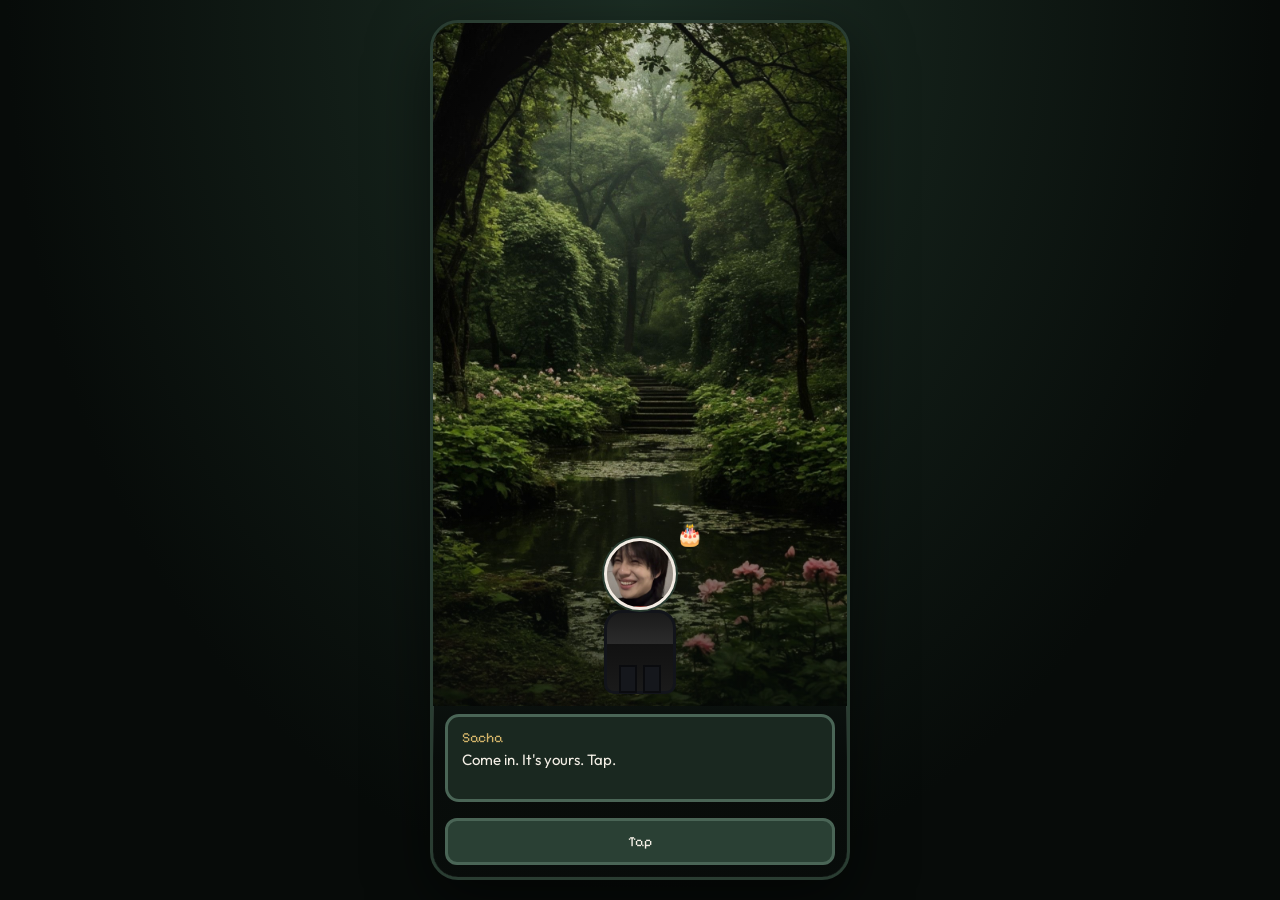
==== commit f122ccc4: "fix" ====
--- a/index.html
+++ b/index.html
@@ -7,16 +7,16 @@
   <meta name="apple-mobile-web-app-capable" content="yes" />
   <meta name="mobile-web-app-capable" content="yes" />
   <meta name="apple-mobile-web-app-status-bar-style" content="black-translucent" />
-  <title>Zenon's Little World 𓇢𓆸</title>
+  <title>Zenon's Little World</title>
   <meta name="description" content="Come in. It's yours." />
   <meta property="og:type" content="website" />
-  <meta property="og:title" content="Zenon's Little World 𓇢𓆸" />
+  <meta property="og:title" content="Zenon's Little World" />
   <meta property="og:description" content="Come in. It's yours." />
   <meta property="og:url" content="https://mauvelita.github.io/zenons-little-world/" />
   <meta property="og:image" content="https://mauvelita.github.io/zenons-little-world/assets/og.jpg" />
   <meta property="og:image:type" content="image/jpeg" />
   <meta name="twitter:card" content="summary_large_image" />
-  <meta name="twitter:title" content="Zenon's Little World 𓇢𓆸" />
+  <meta name="twitter:title" content="Zenon's Little World" />
   <meta name="twitter:description" content="Come in. It's yours." />
   <meta name="twitter:image" content="https://mauvelita.github.io/zenons-little-world/assets/og.jpg" />
   <link rel="image_src" href="https://mauvelita.github.io/zenons-little-world/assets/og.jpg" />
@@ -44,7 +44,6 @@
       <!-- scene stage -->
       <main id="stage" class="stage">
         <div id="bg" class="bg" style="background-image:url('assets/bg/party.jpeg')"></div>
-        <h1 id="game-title" class="game-title">Zenon's Little World 𓇢𓆸</h1>
         <div id="confetti" class="confetti hidden" aria-hidden="true"></div>
         <div id="actors" class="actors">
           <div class="chibi sacha">
--- a/css/style.css
+++ b/css/style.css
@@ -114,22 +114,6 @@
   position: relative;
   overflow: visible;
   min-height: 0;
-}
-.game-title {
-  position: absolute;
-  z-index: 12;
-  top: calc(14px + var(--safe-top));
-  left: 12px;
-  right: 12px;
-  margin: 0;
-  text-align: center;
-  font-family: var(--font-display);
-  font-size: 22px;
-  font-weight: 700;
-  line-height: 1.25;
-  color: var(--pearl);
-  text-shadow: 0 2px 0 #0a120e, 0 8px 18px rgba(0,0,0,.45);
-  pointer-events: none;
 }
 .bg {
   position: absolute;
